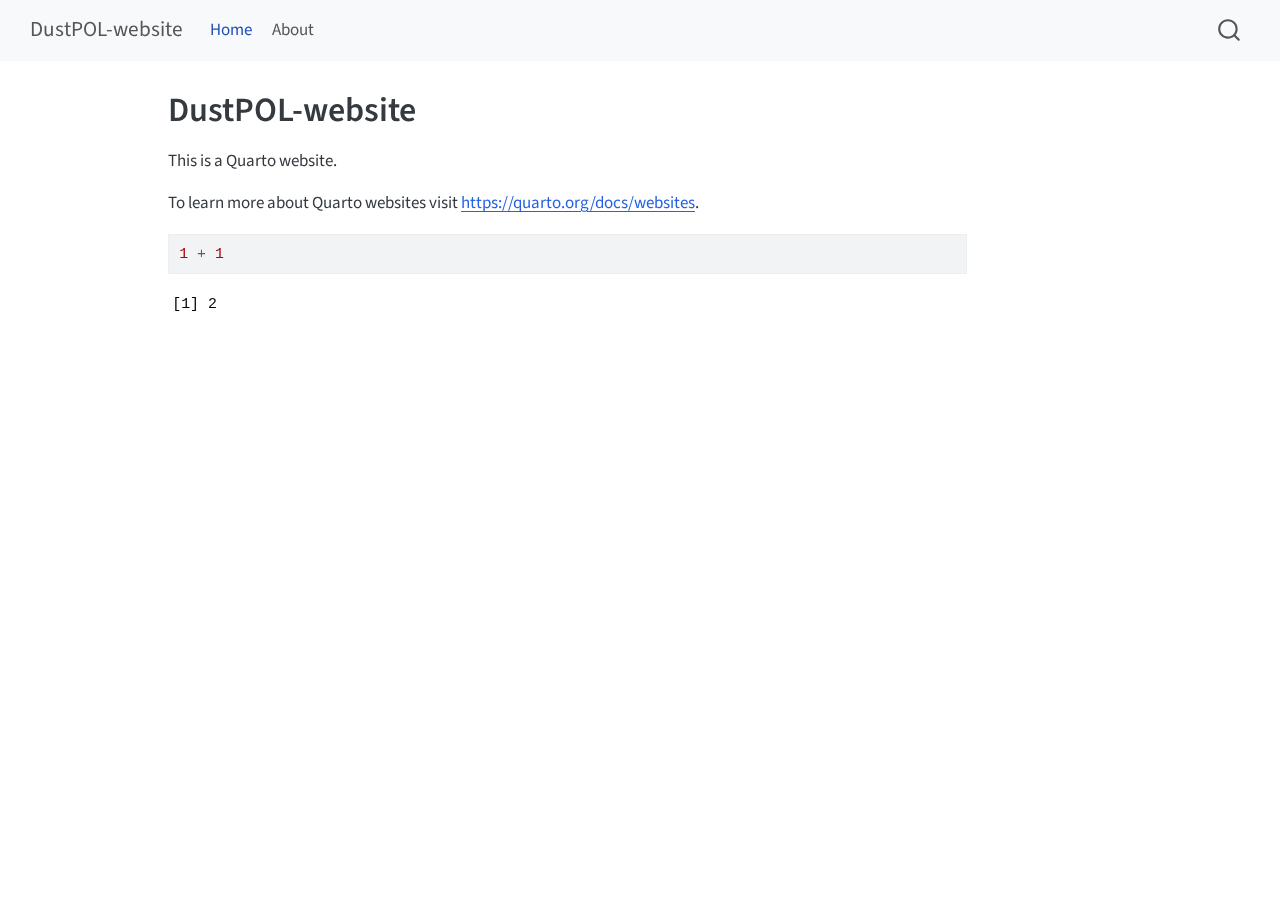
==== docs/index.html @ d3f4a48b "initial commit" ====
<!DOCTYPE html>
<html xmlns="http://www.w3.org/1999/xhtml" lang="en" xml:lang="en"><head>

<meta charset="utf-8">
<meta name="generator" content="quarto-1.6.32">

<meta name="viewport" content="width=device-width, initial-scale=1.0, user-scalable=yes">


<title>DustPOL-website</title>
<style>
code{white-space: pre-wrap;}
span.smallcaps{font-variant: small-caps;}
div.columns{display: flex; gap: min(4vw, 1.5em);}
div.column{flex: auto; overflow-x: auto;}
div.hanging-indent{margin-left: 1.5em; text-indent: -1.5em;}
ul.task-list{list-style: none;}
ul.task-list li input[type="checkbox"] {
  width: 0.8em;
  margin: 0 0.8em 0.2em -1em; /* quarto-specific, see https://github.com/quarto-dev/quarto-cli/issues/4556 */ 
  vertical-align: middle;
}
/* CSS for syntax highlighting */
pre > code.sourceCode { white-space: pre; position: relative; }
pre > code.sourceCode > span { line-height: 1.25; }
pre > code.sourceCode > span:empty { height: 1.2em; }
.sourceCode { overflow: visible; }
code.sourceCode > span { color: inherit; text-decoration: inherit; }
div.sourceCode { margin: 1em 0; }
pre.sourceCode { margin: 0; }
@media screen {
div.sourceCode { overflow: auto; }
}
@media print {
pre > code.sourceCode { white-space: pre-wrap; }
pre > code.sourceCode > span { display: inline-block; text-indent: -5em; padding-left: 5em; }
}
pre.numberSource code
  { counter-reset: source-line 0; }
pre.numberSource code > span
  { position: relative; left: -4em; counter-increment: source-line; }
pre.numberSource code > span > a:first-child::before
  { content: counter(source-line);
    position: relative; left: -1em; text-align: right; vertical-align: baseline;
    border: none; display: inline-block;
    -webkit-touch-callout: none; -webkit-user-select: none;
    -khtml-user-select: none; -moz-user-select: none;
    -ms-user-select: none; user-select: none;
    padding: 0 4px; width: 4em;
  }
pre.numberSource { margin-left: 3em;  padding-left: 4px; }
div.sourceCode
  {   }
@media screen {
pre > code.sourceCode > span > a:first-child::before { text-decoration: underline; }
}
</style>


<script src="site_libs/quarto-nav/quarto-nav.js"></script>
<script src="site_libs/quarto-nav/headroom.min.js"></script>
<script src="site_libs/clipboard/clipboard.min.js"></script>
<script src="site_libs/quarto-search/autocomplete.umd.js"></script>
<script src="site_libs/quarto-search/fuse.min.js"></script>
<script src="site_libs/quarto-search/quarto-search.js"></script>
<meta name="quarto:offset" content="./">
<script src="site_libs/quarto-html/quarto.js"></script>
<script src="site_libs/quarto-html/popper.min.js"></script>
<script src="site_libs/quarto-html/tippy.umd.min.js"></script>
<script src="site_libs/quarto-html/anchor.min.js"></script>
<link href="site_libs/quarto-html/tippy.css" rel="stylesheet">
<link href="site_libs/quarto-html/quarto-syntax-highlighting-2486e1f0a3ee9ee1fc393803a1361cdb.css" rel="stylesheet" id="quarto-text-highlighting-styles">
<script src="site_libs/bootstrap/bootstrap.min.js"></script>
<link href="site_libs/bootstrap/bootstrap-icons.css" rel="stylesheet">
<link href="site_libs/bootstrap/bootstrap-5462d0dc975739fea4b7814f85fabdb2.min.css" rel="stylesheet" append-hash="true" id="quarto-bootstrap" data-mode="light">
<script id="quarto-search-options" type="application/json">{
  "location": "navbar",
  "copy-button": false,
  "collapse-after": 3,
  "panel-placement": "end",
  "type": "overlay",
  "limit": 50,
  "keyboard-shortcut": [
    "f",
    "/",
    "s"
  ],
  "show-item-context": false,
  "language": {
    "search-no-results-text": "No results",
    "search-matching-documents-text": "matching documents",
    "search-copy-link-title": "Copy link to search",
    "search-hide-matches-text": "Hide additional matches",
    "search-more-match-text": "more match in this document",
    "search-more-matches-text": "more matches in this document",
    "search-clear-button-title": "Clear",
    "search-text-placeholder": "",
    "search-detached-cancel-button-title": "Cancel",
    "search-submit-button-title": "Submit",
    "search-label": "Search"
  }
}</script>


<link rel="stylesheet" href="styles.css">
</head>

<body class="nav-fixed">

<div id="quarto-search-results"></div>
  <header id="quarto-header" class="headroom fixed-top">
    <nav class="navbar navbar-expand-lg " data-bs-theme="dark">
      <div class="navbar-container container-fluid">
      <div class="navbar-brand-container mx-auto">
    <a class="navbar-brand" href="./index.html">
    <span class="navbar-title">DustPOL-website</span>
    </a>
  </div>
            <div id="quarto-search" class="" title="Search"></div>
          <button class="navbar-toggler" type="button" data-bs-toggle="collapse" data-bs-target="#navbarCollapse" aria-controls="navbarCollapse" role="menu" aria-expanded="false" aria-label="Toggle navigation" onclick="if (window.quartoToggleHeadroom) { window.quartoToggleHeadroom(); }">
  <span class="navbar-toggler-icon"></span>
</button>
          <div class="collapse navbar-collapse" id="navbarCollapse">
            <ul class="navbar-nav navbar-nav-scroll me-auto">
  <li class="nav-item">
    <a class="nav-link active" href="./index.html" aria-current="page"> 
<span class="menu-text">Home</span></a>
  </li>  
  <li class="nav-item">
    <a class="nav-link" href="./about.html"> 
<span class="menu-text">About</span></a>
  </li>  
</ul>
          </div> <!-- /navcollapse -->
            <div class="quarto-navbar-tools">
</div>
      </div> <!-- /container-fluid -->
    </nav>
</header>
<!-- content -->
<div id="quarto-content" class="quarto-container page-columns page-rows-contents page-layout-article page-navbar">
<!-- sidebar -->
<!-- margin-sidebar -->
    <div id="quarto-margin-sidebar" class="sidebar margin-sidebar zindex-bottom">
        
    </div>
<!-- main -->
<main class="content" id="quarto-document-content">

<header id="title-block-header" class="quarto-title-block default">
<div class="quarto-title">
<h1 class="title">DustPOL-website</h1>
</div>



<div class="quarto-title-meta">

    
  
    
  </div>
  


</header>


<p>This is a Quarto website.</p>
<p>To learn more about Quarto websites visit <a href="https://quarto.org/docs/websites" class="uri">https://quarto.org/docs/websites</a>.</p>
<div class="cell">
<div class="sourceCode cell-code" id="cb1"><pre class="sourceCode r code-with-copy"><code class="sourceCode r"><span id="cb1-1"><a href="#cb1-1" aria-hidden="true" tabindex="-1"></a><span class="dv">1</span> <span class="sc">+</span> <span class="dv">1</span></span></code><button title="Copy to Clipboard" class="code-copy-button"><i class="bi"></i></button></pre></div>
<div class="cell-output cell-output-stdout">
<pre><code>[1] 2</code></pre>
</div>
</div>



</main> <!-- /main -->
<script id="quarto-html-after-body" type="application/javascript">
window.document.addEventListener("DOMContentLoaded", function (event) {
  const toggleBodyColorMode = (bsSheetEl) => {
    const mode = bsSheetEl.getAttribute("data-mode");
    const bodyEl = window.document.querySelector("body");
    if (mode === "dark") {
      bodyEl.classList.add("quarto-dark");
      bodyEl.classList.remove("quarto-light");
    } else {
      bodyEl.classList.add("quarto-light");
      bodyEl.classList.remove("quarto-dark");
    }
  }
  const toggleBodyColorPrimary = () => {
    const bsSheetEl = window.document.querySelector("link#quarto-bootstrap");
    if (bsSheetEl) {
      toggleBodyColorMode(bsSheetEl);
    }
  }
  toggleBodyColorPrimary();  
  const icon = "";
  const anchorJS = new window.AnchorJS();
  anchorJS.options = {
    placement: 'right',
    icon: icon
  };
  anchorJS.add('.anchored');
  const isCodeAnnotation = (el) => {
    for (const clz of el.classList) {
      if (clz.startsWith('code-annotation-')) {                     
        return true;
      }
    }
    return false;
  }
  const onCopySuccess = function(e) {
    // button target
    const button = e.trigger;
    // don't keep focus
    button.blur();
    // flash "checked"
    button.classList.add('code-copy-button-checked');
    var currentTitle = button.getAttribute("title");
    button.setAttribute("title", "Copied!");
    let tooltip;
    if (window.bootstrap) {
      button.setAttribute("data-bs-toggle", "tooltip");
      button.setAttribute("data-bs-placement", "left");
      button.setAttribute("data-bs-title", "Copied!");
      tooltip = new bootstrap.Tooltip(button, 
        { trigger: "manual", 
          customClass: "code-copy-button-tooltip",
          offset: [0, -8]});
      tooltip.show();    
    }
    setTimeout(function() {
      if (tooltip) {
        tooltip.hide();
        button.removeAttribute("data-bs-title");
        button.removeAttribute("data-bs-toggle");
        button.removeAttribute("data-bs-placement");
      }
      button.setAttribute("title", currentTitle);
      button.classList.remove('code-copy-button-checked');
    }, 1000);
    // clear code selection
    e.clearSelection();
  }
  const getTextToCopy = function(trigger) {
      const codeEl = trigger.previousElementSibling.cloneNode(true);
      for (const childEl of codeEl.children) {
        if (isCodeAnnotation(childEl)) {
          childEl.remove();
        }
      }
      return codeEl.innerText;
  }
  const clipboard = new window.ClipboardJS('.code-copy-button:not([data-in-quarto-modal])', {
    text: getTextToCopy
  });
  clipboard.on('success', onCopySuccess);
  if (window.document.getElementById('quarto-embedded-source-code-modal')) {
    // For code content inside modals, clipBoardJS needs to be initialized with a container option
    // TODO: Check when it could be a function (https://github.com/zenorocha/clipboard.js/issues/860)
    const clipboardModal = new window.ClipboardJS('.code-copy-button[data-in-quarto-modal]', {
      text: getTextToCopy,
      container: window.document.getElementById('quarto-embedded-source-code-modal')
    });
    clipboardModal.on('success', onCopySuccess);
  }
    var localhostRegex = new RegExp(/^(?:http|https):\/\/localhost\:?[0-9]*\//);
    var mailtoRegex = new RegExp(/^mailto:/);
      var filterRegex = new RegExp('/' + window.location.host + '/');
    var isInternal = (href) => {
        return filterRegex.test(href) || localhostRegex.test(href) || mailtoRegex.test(href);
    }
    // Inspect non-navigation links and adorn them if external
 	var links = window.document.querySelectorAll('a[href]:not(.nav-link):not(.navbar-brand):not(.toc-action):not(.sidebar-link):not(.sidebar-item-toggle):not(.pagination-link):not(.no-external):not([aria-hidden]):not(.dropdown-item):not(.quarto-navigation-tool):not(.about-link)');
    for (var i=0; i<links.length; i++) {
      const link = links[i];
      if (!isInternal(link.href)) {
        // undo the damage that might have been done by quarto-nav.js in the case of
        // links that we want to consider external
        if (link.dataset.originalHref !== undefined) {
          link.href = link.dataset.originalHref;
        }
      }
    }
  function tippyHover(el, contentFn, onTriggerFn, onUntriggerFn) {
    const config = {
      allowHTML: true,
      maxWidth: 500,
      delay: 100,
      arrow: false,
      appendTo: function(el) {
          return el.parentElement;
      },
      interactive: true,
      interactiveBorder: 10,
      theme: 'quarto',
      placement: 'bottom-start',
    };
    if (contentFn) {
      config.content = contentFn;
    }
    if (onTriggerFn) {
      config.onTrigger = onTriggerFn;
    }
    if (onUntriggerFn) {
      config.onUntrigger = onUntriggerFn;
    }
    window.tippy(el, config); 
  }
  const noterefs = window.document.querySelectorAll('a[role="doc-noteref"]');
  for (var i=0; i<noterefs.length; i++) {
    const ref = noterefs[i];
    tippyHover(ref, function() {
      // use id or data attribute instead here
      let href = ref.getAttribute('data-footnote-href') || ref.getAttribute('href');
      try { href = new URL(href).hash; } catch {}
      const id = href.replace(/^#\/?/, "");
      const note = window.document.getElementById(id);
      if (note) {
        return note.innerHTML;
      } else {
        return "";
      }
    });
  }
  const xrefs = window.document.querySelectorAll('a.quarto-xref');
  const processXRef = (id, note) => {
    // Strip column container classes
    const stripColumnClz = (el) => {
      el.classList.remove("page-full", "page-columns");
      if (el.children) {
        for (const child of el.children) {
          stripColumnClz(child);
        }
      }
    }
    stripColumnClz(note)
    if (id === null || id.startsWith('sec-')) {
      // Special case sections, only their first couple elements
      const container = document.createElement("div");
      if (note.children && note.children.length > 2) {
        container.appendChild(note.children[0].cloneNode(true));
        for (let i = 1; i < note.children.length; i++) {
          const child = note.children[i];
          if (child.tagName === "P" && child.innerText === "") {
            continue;
          } else {
            container.appendChild(child.cloneNode(true));
            break;
          }
        }
        if (window.Quarto?.typesetMath) {
          window.Quarto.typesetMath(container);
        }
        return container.innerHTML
      } else {
        if (window.Quarto?.typesetMath) {
          window.Quarto.typesetMath(note);
        }
        return note.innerHTML;
      }
    } else {
      // Remove any anchor links if they are present
      const anchorLink = note.querySelector('a.anchorjs-link');
      if (anchorLink) {
        anchorLink.remove();
      }
      if (window.Quarto?.typesetMath) {
        window.Quarto.typesetMath(note);
      }
      // TODO in 1.5, we should make sure this works without a callout special case
      if (note.classList.contains("callout")) {
        return note.outerHTML;
      } else {
        return note.innerHTML;
      }
    }
  }
  for (var i=0; i<xrefs.length; i++) {
    const xref = xrefs[i];
    tippyHover(xref, undefined, function(instance) {
      instance.disable();
      let url = xref.getAttribute('href');
      let hash = undefined; 
      if (url.startsWith('#')) {
        hash = url;
      } else {
        try { hash = new URL(url).hash; } catch {}
      }
      if (hash) {
        const id = hash.replace(/^#\/?/, "");
        const note = window.document.getElementById(id);
        if (note !== null) {
          try {
            const html = processXRef(id, note.cloneNode(true));
            instance.setContent(html);
          } finally {
            instance.enable();
            instance.show();
          }
        } else {
          // See if we can fetch this
          fetch(url.split('#')[0])
          .then(res => res.text())
          .then(html => {
            const parser = new DOMParser();
            const htmlDoc = parser.parseFromString(html, "text/html");
            const note = htmlDoc.getElementById(id);
            if (note !== null) {
              const html = processXRef(id, note);
              instance.setContent(html);
            } 
          }).finally(() => {
            instance.enable();
            instance.show();
          });
        }
      } else {
        // See if we can fetch a full url (with no hash to target)
        // This is a special case and we should probably do some content thinning / targeting
        fetch(url)
        .then(res => res.text())
        .then(html => {
          const parser = new DOMParser();
          const htmlDoc = parser.parseFromString(html, "text/html");
          const note = htmlDoc.querySelector('main.content');
          if (note !== null) {
            // This should only happen for chapter cross references
            // (since there is no id in the URL)
            // remove the first header
            if (note.children.length > 0 && note.children[0].tagName === "HEADER") {
              note.children[0].remove();
            }
            const html = processXRef(null, note);
            instance.setContent(html);
          } 
        }).finally(() => {
          instance.enable();
          instance.show();
        });
      }
    }, function(instance) {
    });
  }
      let selectedAnnoteEl;
      const selectorForAnnotation = ( cell, annotation) => {
        let cellAttr = 'data-code-cell="' + cell + '"';
        let lineAttr = 'data-code-annotation="' +  annotation + '"';
        const selector = 'span[' + cellAttr + '][' + lineAttr + ']';
        return selector;
      }
      const selectCodeLines = (annoteEl) => {
        const doc = window.document;
        const targetCell = annoteEl.getAttribute("data-target-cell");
        const targetAnnotation = annoteEl.getAttribute("data-target-annotation");
        const annoteSpan = window.document.querySelector(selectorForAnnotation(targetCell, targetAnnotation));
        const lines = annoteSpan.getAttribute("data-code-lines").split(",");
        const lineIds = lines.map((line) => {
          return targetCell + "-" + line;
        })
        let top = null;
        let height = null;
        let parent = null;
        if (lineIds.length > 0) {
            //compute the position of the single el (top and bottom and make a div)
            const el = window.document.getElementById(lineIds[0]);
            top = el.offsetTop;
            height = el.offsetHeight;
            parent = el.parentElement.parentElement;
          if (lineIds.length > 1) {
            const lastEl = window.document.getElementById(lineIds[lineIds.length - 1]);
            const bottom = lastEl.offsetTop + lastEl.offsetHeight;
            height = bottom - top;
          }
          if (top !== null && height !== null && parent !== null) {
            // cook up a div (if necessary) and position it 
            let div = window.document.getElementById("code-annotation-line-highlight");
            if (div === null) {
              div = window.document.createElement("div");
              div.setAttribute("id", "code-annotation-line-highlight");
              div.style.position = 'absolute';
              parent.appendChild(div);
            }
            div.style.top = top - 2 + "px";
            div.style.height = height + 4 + "px";
            div.style.left = 0;
            let gutterDiv = window.document.getElementById("code-annotation-line-highlight-gutter");
            if (gutterDiv === null) {
              gutterDiv = window.document.createElement("div");
              gutterDiv.setAttribute("id", "code-annotation-line-highlight-gutter");
              gutterDiv.style.position = 'absolute';
              const codeCell = window.document.getElementById(targetCell);
              const gutter = codeCell.querySelector('.code-annotation-gutter');
              gutter.appendChild(gutterDiv);
            }
            gutterDiv.style.top = top - 2 + "px";
            gutterDiv.style.height = height + 4 + "px";
          }
          selectedAnnoteEl = annoteEl;
        }
      };
      const unselectCodeLines = () => {
        const elementsIds = ["code-annotation-line-highlight", "code-annotation-line-highlight-gutter"];
        elementsIds.forEach((elId) => {
          const div = window.document.getElementById(elId);
          if (div) {
            div.remove();
          }
        });
        selectedAnnoteEl = undefined;
      };
        // Handle positioning of the toggle
    window.addEventListener(
      "resize",
      throttle(() => {
        elRect = undefined;
        if (selectedAnnoteEl) {
          selectCodeLines(selectedAnnoteEl);
        }
      }, 10)
    );
    function throttle(fn, ms) {
    let throttle = false;
    let timer;
      return (...args) => {
        if(!throttle) { // first call gets through
            fn.apply(this, args);
            throttle = true;
        } else { // all the others get throttled
            if(timer) clearTimeout(timer); // cancel #2
            timer = setTimeout(() => {
              fn.apply(this, args);
              timer = throttle = false;
            }, ms);
        }
      };
    }
      // Attach click handler to the DT
      const annoteDls = window.document.querySelectorAll('dt[data-target-cell]');
      for (const annoteDlNode of annoteDls) {
        annoteDlNode.addEventListener('click', (event) => {
          const clickedEl = event.target;
          if (clickedEl !== selectedAnnoteEl) {
            unselectCodeLines();
            const activeEl = window.document.querySelector('dt[data-target-cell].code-annotation-active');
            if (activeEl) {
              activeEl.classList.remove('code-annotation-active');
            }
            selectCodeLines(clickedEl);
            clickedEl.classList.add('code-annotation-active');
          } else {
            // Unselect the line
            unselectCodeLines();
            clickedEl.classList.remove('code-annotation-active');
          }
        });
      }
  const findCites = (el) => {
    const parentEl = el.parentElement;
    if (parentEl) {
      const cites = parentEl.dataset.cites;
      if (cites) {
        return {
          el,
          cites: cites.split(' ')
        };
      } else {
        return findCites(el.parentElement)
      }
    } else {
      return undefined;
    }
  };
  var bibliorefs = window.document.querySelectorAll('a[role="doc-biblioref"]');
  for (var i=0; i<bibliorefs.length; i++) {
    const ref = bibliorefs[i];
    const citeInfo = findCites(ref);
    if (citeInfo) {
      tippyHover(citeInfo.el, function() {
        var popup = window.document.createElement('div');
        citeInfo.cites.forEach(function(cite) {
          var citeDiv = window.document.createElement('div');
          citeDiv.classList.add('hanging-indent');
          citeDiv.classList.add('csl-entry');
          var biblioDiv = window.document.getElementById('ref-' + cite);
          if (biblioDiv) {
            citeDiv.innerHTML = biblioDiv.innerHTML;
          }
          popup.appendChild(citeDiv);
        });
        return popup.innerHTML;
      });
    }
  }
});
</script>
</div> <!-- /content -->




</body></html>
---- docs/site_libs/quarto-html/tippy.css ----
.tippy-box[data-animation=fade][data-state=hidden]{opacity:0}[data-tippy-root]{max-width:calc(100vw - 10px)}.tippy-box{position:relative;background-color:#333;color:#fff;border-radius:4px;font-size:14px;line-height:1.4;white-space:normal;outline:0;transition-property:transform,visibility,opacity}.tippy-box[data-placement^=top]>.tippy-arrow{bottom:0}.tippy-box[data-placement^=top]>.tippy-arrow:before{bottom:-7px;left:0;border-width:8px 8px 0;border-top-color:initial;transform-origin:center top}.tippy-box[data-placement^=bottom]>.tippy-arrow{top:0}.tippy-box[data-placement^=bottom]>.tippy-arrow:before{top:-7px;left:0;border-width:0 8px 8px;border-bottom-color:initial;transform-origin:center bottom}.tippy-box[data-placement^=left]>.tippy-arrow{right:0}.tippy-box[data-placement^=left]>.tippy-arrow:before{border-width:8px 0 8px 8px;border-left-color:initial;right:-7px;transform-origin:center left}.tippy-box[data-placement^=right]>.tippy-arrow{left:0}.tippy-box[data-placement^=right]>.tippy-arrow:before{left:-7px;border-width:8px 8px 8px 0;border-right-color:initial;transform-origin:center right}.tippy-box[data-inertia][data-state=visible]{transition-timing-function:cubic-bezier(.54,1.5,.38,1.11)}.tippy-arrow{width:16px;height:16px;color:#333}.tippy-arrow:before{content:"";position:absolute;border-color:transparent;border-style:solid}.tippy-content{position:relative;padding:5px 9px;z-index:1}
---- docs/site_libs/quarto-html/quarto-syntax-highlighting-2486e1f0a3ee9ee1fc393803a1361cdb.css ----
/* quarto syntax highlight colors */
:root {
  --quarto-hl-ot-color: #003B4F;
  --quarto-hl-at-color: #657422;
  --quarto-hl-ss-color: #20794D;
  --quarto-hl-an-color: #5E5E5E;
  --quarto-hl-fu-color: #4758AB;
  --quarto-hl-st-color: #20794D;
  --quarto-hl-cf-color: #003B4F;
  --quarto-hl-op-color: #5E5E5E;
  --quarto-hl-er-color: #AD0000;
  --quarto-hl-bn-color: #AD0000;
  --quarto-hl-al-color: #AD0000;
  --quarto-hl-va-color: #111111;
  --quarto-hl-bu-color: inherit;
  --quarto-hl-ex-color: inherit;
  --quarto-hl-pp-color: #AD0000;
  --quarto-hl-in-color: #5E5E5E;
  --quarto-hl-vs-color: #20794D;
  --quarto-hl-wa-color: #5E5E5E;
  --quarto-hl-do-color: #5E5E5E;
  --quarto-hl-im-color: #00769E;
  --quarto-hl-ch-color: #20794D;
  --quarto-hl-dt-color: #AD0000;
  --quarto-hl-fl-color: #AD0000;
  --quarto-hl-co-color: #5E5E5E;
  --quarto-hl-cv-color: #5E5E5E;
  --quarto-hl-cn-color: #8f5902;
  --quarto-hl-sc-color: #5E5E5E;
  --quarto-hl-dv-color: #AD0000;
  --quarto-hl-kw-color: #003B4F;
}

/* other quarto variables */
:root {
  --quarto-font-monospace: SFMono-Regular, Menlo, Monaco, Consolas, "Liberation Mono", "Courier New", monospace;
}

pre > code.sourceCode > span {
  color: #003B4F;
}

code span {
  color: #003B4F;
}

code.sourceCode > span {
  color: #003B4F;
}

div.sourceCode,
div.sourceCode pre.sourceCode {
  color: #003B4F;
}

code span.ot {
  color: #003B4F;
  font-style: inherit;
}

code span.at {
  color: #657422;
  font-style: inherit;
}

code span.ss {
  color: #20794D;
  font-style: inherit;
}

code span.an {
  color: #5E5E5E;
  font-style: inherit;
}

code span.fu {
  color: #4758AB;
  font-style: inherit;
}

code span.st {
  color: #20794D;
  font-style: inherit;
}

code span.cf {
  color: #003B4F;
  font-weight: bold;
  font-style: inherit;
}

code span.op {
  color: #5E5E5E;
  font-style: inherit;
}

code span.er {
  color: #AD0000;
  font-style: inherit;
}

code span.bn {
  color: #AD0000;
  font-style: inherit;
}

code span.al {
  color: #AD0000;
  font-style: inherit;
}

code span.va {
  color: #111111;
  font-style: inherit;
}

code span.bu {
  font-style: inherit;
}

code span.ex {
  font-style: inherit;
}

code span.pp {
  color: #AD0000;
  font-style: inherit;
}

code span.in {
  color: #5E5E5E;
  font-style: inherit;
}

code span.vs {
  color: #20794D;
  font-style: inherit;
}

code span.wa {
  color: #5E5E5E;
  font-style: italic;
}

code span.do {
  color: #5E5E5E;
  font-style: italic;
}

code span.im {
  color: #00769E;
  font-style: inherit;
}

code span.ch {
  color: #20794D;
  font-style: inherit;
}

code span.dt {
  color: #AD0000;
  font-style: inherit;
}

code span.fl {
  color: #AD0000;
  font-style: inherit;
}

code span.co {
  color: #5E5E5E;
  font-style: inherit;
}

code span.cv {
  color: #5E5E5E;
  font-style: italic;
}

code span.cn {
  color: #8f5902;
  font-style: inherit;
}

code span.sc {
  color: #5E5E5E;
  font-style: inherit;
}

code span.dv {
  color: #AD0000;
  font-style: inherit;
}

code span.kw {
  color: #003B4F;
  font-weight: bold;
  font-style: inherit;
}

.prevent-inlining {
  content: "</";
}

/*# sourceMappingURL=b94514f873b6ebc3b38fab26346a7c13.css.map */
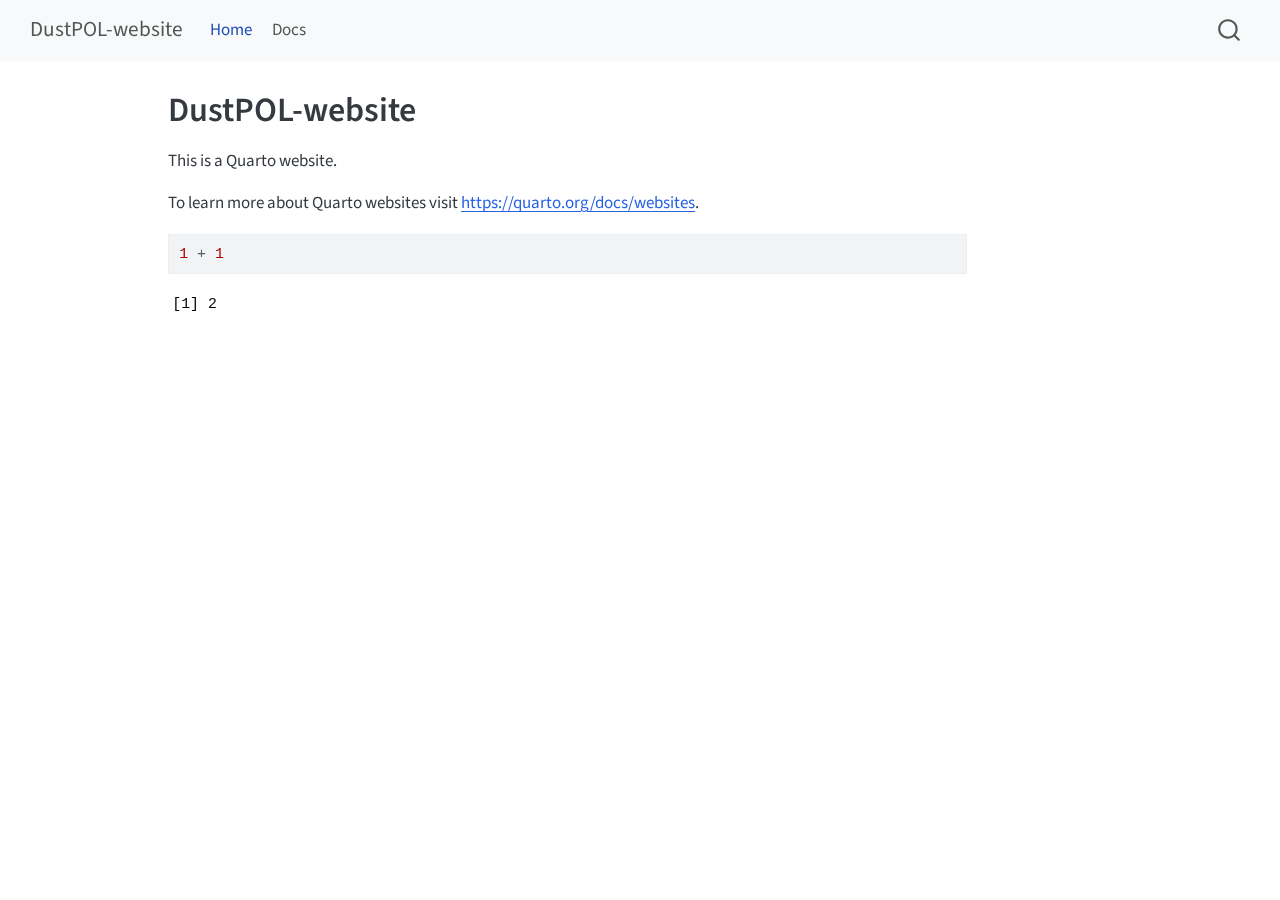
==== commit 41fa72d6: "commit" ====
--- a/docs/index.html
+++ b/docs/index.html
@@ -127,8 +127,8 @@
 <span class="menu-text">Home</span></a>
   </li>  
   <li class="nav-item">
-    <a class="nav-link" href="./about.html"> 
-<span class="menu-text">About</span></a>
+    <a class="nav-link" href="./Docs.html"> 
+<span class="menu-text">Docs</span></a>
   </li>  
 </ul>
           </div> <!-- /navcollapse -->
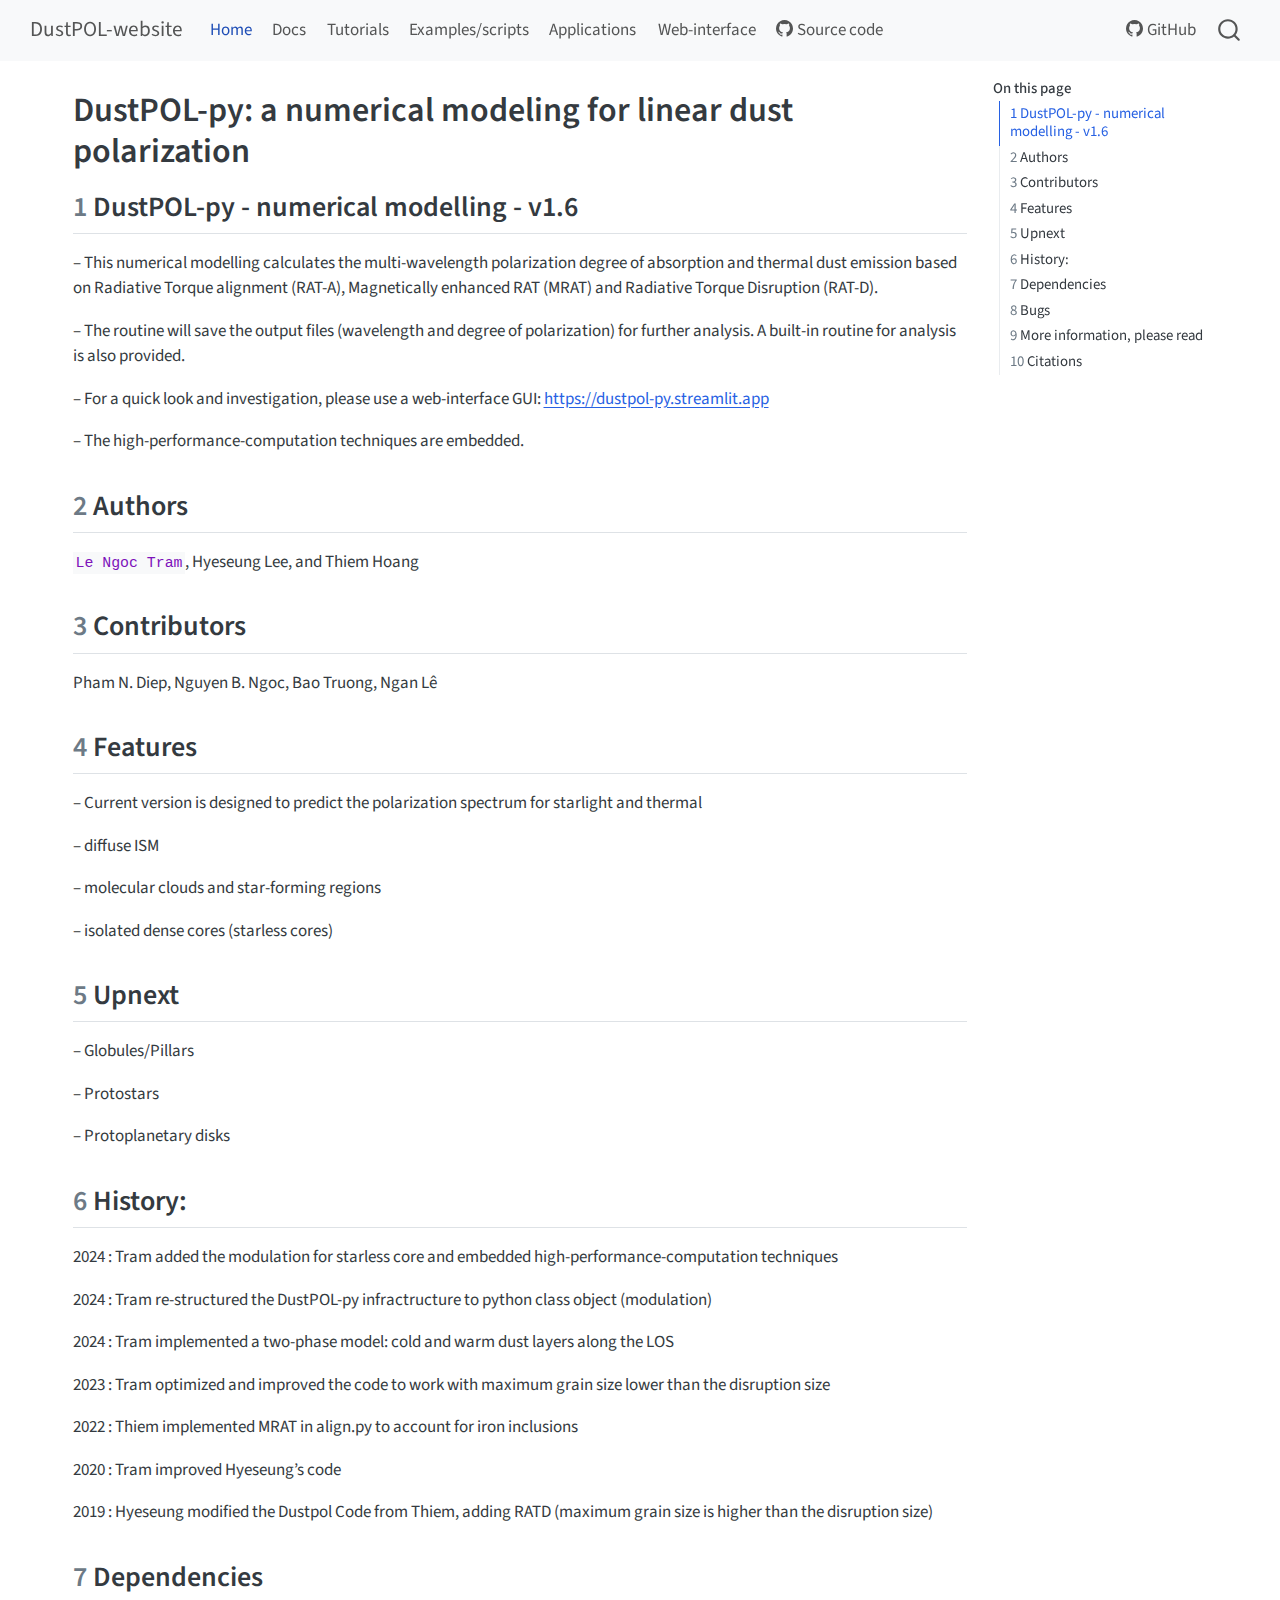
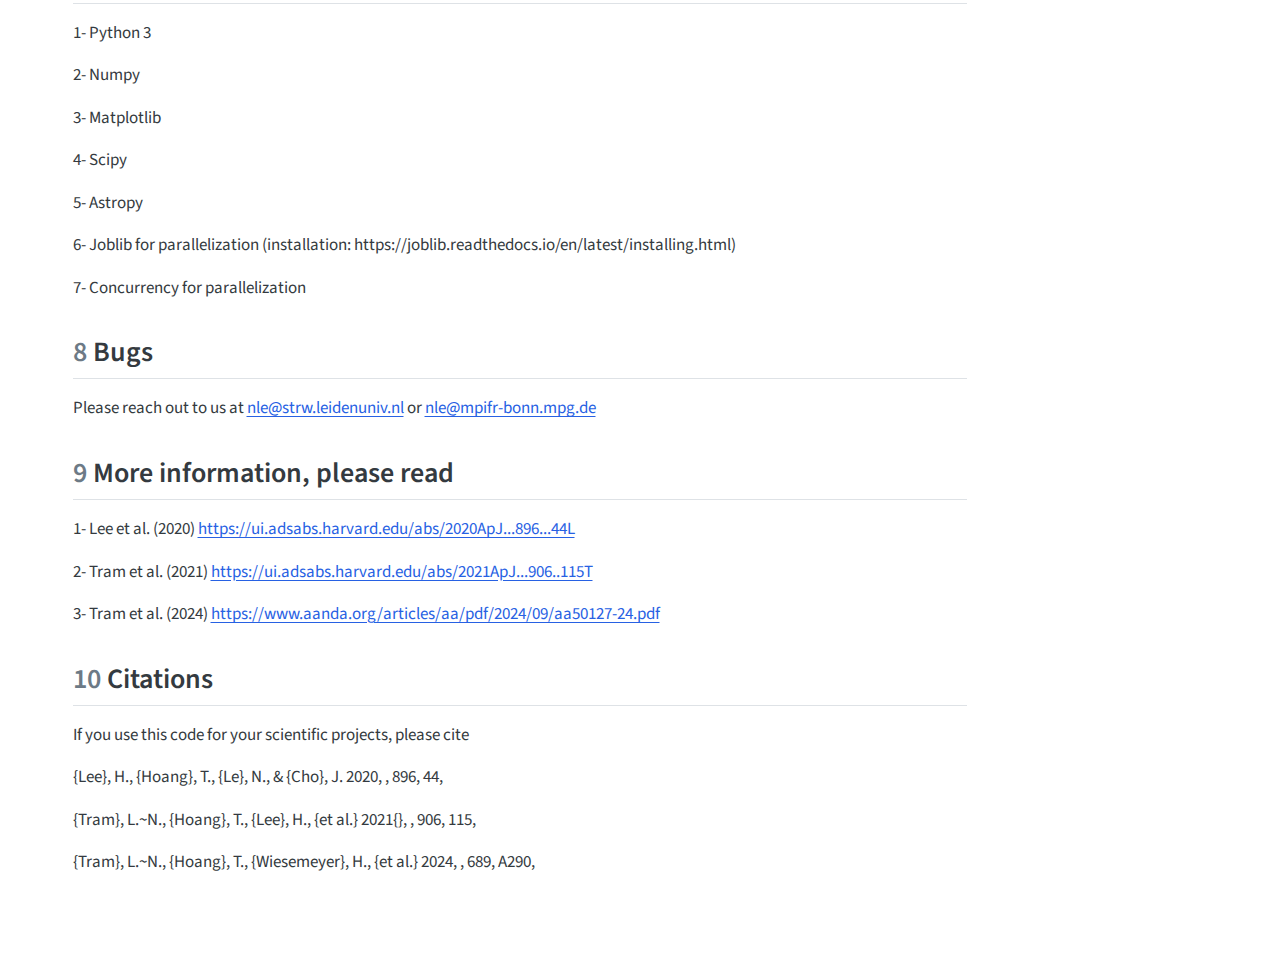
==== commit d051ebfa: "Update index.html" ====
--- a/docs/index.html
+++ b/docs/index.html
@@ -7,7 +7,7 @@
 <meta name="viewport" content="width=device-width, initial-scale=1.0, user-scalable=yes">
 
 
-<title>DustPOL-website</title>
+<title>DustPOL-py: a numerical modeling for linear dust polarization – DustPOL-py</title>
 <style>
 code{white-space: pre-wrap;}
 span.smallcaps{font-variant: small-caps;}
@@ -19,40 +19,6 @@
   width: 0.8em;
   margin: 0 0.8em 0.2em -1em; /* quarto-specific, see https://github.com/quarto-dev/quarto-cli/issues/4556 */ 
   vertical-align: middle;
-}
-/* CSS for syntax highlighting */
-pre > code.sourceCode { white-space: pre; position: relative; }
-pre > code.sourceCode > span { line-height: 1.25; }
-pre > code.sourceCode > span:empty { height: 1.2em; }
-.sourceCode { overflow: visible; }
-code.sourceCode > span { color: inherit; text-decoration: inherit; }
-div.sourceCode { margin: 1em 0; }
-pre.sourceCode { margin: 0; }
-@media screen {
-div.sourceCode { overflow: auto; }
-}
-@media print {
-pre > code.sourceCode { white-space: pre-wrap; }
-pre > code.sourceCode > span { display: inline-block; text-indent: -5em; padding-left: 5em; }
-}
-pre.numberSource code
-  { counter-reset: source-line 0; }
-pre.numberSource code > span
-  { position: relative; left: -4em; counter-increment: source-line; }
-pre.numberSource code > span > a:first-child::before
-  { content: counter(source-line);
-    position: relative; left: -1em; text-align: right; vertical-align: baseline;
-    border: none; display: inline-block;
-    -webkit-touch-callout: none; -webkit-user-select: none;
-    -khtml-user-select: none; -moz-user-select: none;
-    -ms-user-select: none; user-select: none;
-    padding: 0 4px; width: 4em;
-  }
-pre.numberSource { margin-left: 3em;  padding-left: 4px; }
-div.sourceCode
-  {   }
-@media screen {
-pre > code.sourceCode > span > a:first-child::before { text-decoration: underline; }
 }
 </style>
 
@@ -130,6 +96,35 @@
     <a class="nav-link" href="./Docs.html"> 
 <span class="menu-text">Docs</span></a>
   </li>  
+  <li class="nav-item">
+    <a class="nav-link" href="./Tutorials.html"> 
+<span class="menu-text">Tutorials</span></a>
+  </li>  
+  <li class="nav-item">
+    <a class="nav-link" href="./Example_scripts.html"> 
+<span class="menu-text">Examples/scripts</span></a>
+  </li>  
+  <li class="nav-item">
+    <a class="nav-link" href="./Applications.html"> 
+<span class="menu-text">Applications</span></a>
+  </li>  
+  <li class="nav-item">
+    <a class="nav-link" href="https://dustpol-py.streamlit.app" target="_blank"> <i class="bi bi-fas fa-external-link-alt" role="img">
+</i> 
+<span class="menu-text">Web-interface</span></a>
+  </li>  
+  <li class="nav-item">
+    <a class="nav-link" href="https://github.com/lengoctram/DustPOL-py"> <i class="bi bi-github" role="img">
+</i> 
+<span class="menu-text">Source code</span></a>
+  </li>  
+</ul>
+            <ul class="navbar-nav navbar-nav-scroll ms-auto">
+  <li class="nav-item">
+    <a class="nav-link" href="https://github.com/lengoctram/DustPOL-py"> <i class="bi bi-github" role="img">
+</i> 
+<span class="menu-text">GitHub</span></a>
+  </li>  
 </ul>
           </div> <!-- /navcollapse -->
             <div class="quarto-navbar-tools">
@@ -138,23 +133,38 @@
     </nav>
 </header>
 <!-- content -->
-<div id="quarto-content" class="quarto-container page-columns page-rows-contents page-layout-article page-navbar">
+<div id="quarto-content" class="quarto-container page-columns page-rows-contents page-layout-full page-navbar">
 <!-- sidebar -->
 <!-- margin-sidebar -->
-    <div id="quarto-margin-sidebar" class="sidebar margin-sidebar zindex-bottom">
-        
+    <div id="quarto-margin-sidebar" class="sidebar margin-sidebar">
+        <nav id="TOC" role="doc-toc" class="toc-active">
+    <h2 id="toc-title">On this page</h2>
+   
+  <ul>
+  <li><a href="#dustpol-py---numerical-modelling---v1.6" id="toc-dustpol-py---numerical-modelling---v1.6" class="nav-link active" data-scroll-target="#dustpol-py---numerical-modelling---v1.6"><span class="header-section-number">1</span> DustPOL-py - numerical modelling - v1.6</a></li>
+  <li><a href="#authors" id="toc-authors" class="nav-link" data-scroll-target="#authors"><span class="header-section-number">2</span> Authors</a></li>
+  <li><a href="#contributors" id="toc-contributors" class="nav-link" data-scroll-target="#contributors"><span class="header-section-number">3</span> Contributors</a></li>
+  <li><a href="#features" id="toc-features" class="nav-link" data-scroll-target="#features"><span class="header-section-number">4</span> Features</a></li>
+  <li><a href="#upnext" id="toc-upnext" class="nav-link" data-scroll-target="#upnext"><span class="header-section-number">5</span> Upnext</a></li>
+  <li><a href="#history" id="toc-history" class="nav-link" data-scroll-target="#history"><span class="header-section-number">6</span> History:</a></li>
+  <li><a href="#dependencies" id="toc-dependencies" class="nav-link" data-scroll-target="#dependencies"><span class="header-section-number">7</span> Dependencies</a></li>
+  <li><a href="#bugs" id="toc-bugs" class="nav-link" data-scroll-target="#bugs"><span class="header-section-number">8</span> Bugs</a></li>
+  <li><a href="#more-information-please-read" id="toc-more-information-please-read" class="nav-link" data-scroll-target="#more-information-please-read"><span class="header-section-number">9</span> More information, please read</a></li>
+  <li><a href="#citations" id="toc-citations" class="nav-link" data-scroll-target="#citations"><span class="header-section-number">10</span> Citations</a></li>
+  </ul>
+</nav>
     </div>
 <!-- main -->
-<main class="content" id="quarto-document-content">
+<main class="content column-page-left" id="quarto-document-content">
 
 <header id="title-block-header" class="quarto-title-block default">
 <div class="quarto-title">
-<h1 class="title">DustPOL-website</h1>
+<h1 class="title">DustPOL-py: a numerical modeling for linear dust polarization</h1>
 </div>
 
 
 
-<div class="quarto-title-meta">
+<div class="quarto-title-meta column-page-left">
 
     
   
@@ -166,16 +176,73 @@
 </header>
 
 
-<p>This is a Quarto website.</p>
-<p>To learn more about Quarto websites visit <a href="https://quarto.org/docs/websites" class="uri">https://quarto.org/docs/websites</a>.</p>
-<div class="cell">
-<div class="sourceCode cell-code" id="cb1"><pre class="sourceCode r code-with-copy"><code class="sourceCode r"><span id="cb1-1"><a href="#cb1-1" aria-hidden="true" tabindex="-1"></a><span class="dv">1</span> <span class="sc">+</span> <span class="dv">1</span></span></code><button title="Copy to Clipboard" class="code-copy-button"><i class="bi"></i></button></pre></div>
-<div class="cell-output cell-output-stdout">
-<pre><code>[1] 2</code></pre>
-</div>
-</div>
-
-
+<section id="dustpol-py---numerical-modelling---v1.6" class="level2" data-number="1">
+<h2 data-number="1" class="anchored" data-anchor-id="dustpol-py---numerical-modelling---v1.6"><span class="header-section-number">1</span> DustPOL-py - numerical modelling - v1.6</h2>
+<p>– This numerical modelling calculates the multi-wavelength polarization degree of absorption and thermal dust emission based on Radiative Torque alignment (RAT-A), Magnetically enhanced RAT (MRAT) and Radiative Torque Disruption (RAT-D).</p>
+<p>– The routine will save the output files (wavelength and degree of polarization) for further analysis. A built-in routine for analysis is also provided.</p>
+<p>– For a quick look and investigation, please use a web-interface GUI: <a href="https://dustpol-py.streamlit.app" class="uri">https://dustpol-py.streamlit.app</a></p>
+<p>– The high-performance-computation techniques are embedded.</p>
+</section>
+<section id="authors" class="level2" data-number="2">
+<h2 data-number="2" class="anchored" data-anchor-id="authors"><span class="header-section-number">2</span> Authors</h2>
+<p><code>Le Ngoc Tram</code>, Hyeseung Lee, and Thiem Hoang</p>
+</section>
+<section id="contributors" class="level2" data-number="3">
+<h2 data-number="3" class="anchored" data-anchor-id="contributors"><span class="header-section-number">3</span> Contributors</h2>
+<p>Pham N. Diep, Nguyen B. Ngoc, Bao Truong, Ngan Lê</p>
+</section>
+<section id="features" class="level2" data-number="4">
+<h2 data-number="4" class="anchored" data-anchor-id="features"><span class="header-section-number">4</span> Features</h2>
+<p>– Current version is designed to predict the polarization spectrum for starlight and thermal</p>
+<p>– diffuse ISM</p>
+<p>– molecular clouds and star-forming regions</p>
+<p>– isolated dense cores (starless cores)</p>
+</section>
+<section id="upnext" class="level2" data-number="5">
+<h2 data-number="5" class="anchored" data-anchor-id="upnext"><span class="header-section-number">5</span> Upnext</h2>
+<p>– Globules/Pillars</p>
+<p>– Protostars</p>
+<p>– Protoplanetary disks</p>
+</section>
+<section id="history" class="level2" data-number="6">
+<h2 data-number="6" class="anchored" data-anchor-id="history"><span class="header-section-number">6</span> History:</h2>
+<p>2024 : Tram added the modulation for starless core and embedded high-performance-computation techniques</p>
+<p>2024 : Tram re-structured the DustPOL-py infractructure to python class object (modulation)</p>
+<p>2024 : Tram implemented a two-phase model: cold and warm dust layers along the LOS</p>
+<p>2023 : Tram optimized and improved the code to work with maximum grain size lower than the disruption size</p>
+<p>2022 : Thiem implemented MRAT in align.py to account for iron inclusions</p>
+<p>2020 : Tram improved Hyeseung’s code</p>
+<p>2019 : Hyeseung modified the Dustpol Code from Thiem, adding RATD (maximum grain size is higher than the disruption size)</p>
+</section>
+<section id="dependencies" class="level2" data-number="7">
+<h2 data-number="7" class="anchored" data-anchor-id="dependencies"><span class="header-section-number">7</span> Dependencies</h2>
+<p>1- Python 3</p>
+<p>2- Numpy</p>
+<p>3- Matplotlib</p>
+<p>4- Scipy</p>
+<p>5- Astropy</p>
+<p>6- Joblib for parallelization (installation: https://joblib.readthedocs.io/en/latest/installing.html)</p>
+<p>7- Concurrency for parallelization</p>
+</section>
+<section id="bugs" class="level2" data-number="8">
+<h2 data-number="8" class="anchored" data-anchor-id="bugs"><span class="header-section-number">8</span> Bugs</h2>
+<p>Please reach out to us at <a href="mailto:nle@strw.leidenuniv.nl" class="email">nle@strw.leidenuniv.nl</a> or <a href="mailto:nle@mpifr-bonn.mpg.de" class="email">nle@mpifr-bonn.mpg.de</a></p>
+</section>
+<section id="more-information-please-read" class="level2" data-number="9">
+<h2 data-number="9" class="anchored" data-anchor-id="more-information-please-read"><span class="header-section-number">9</span> More information, please read</h2>
+<p>1- Lee et al.&nbsp;(2020) <a href="https://ui.adsabs.harvard.edu/abs/2020ApJ...896...44L" class="uri">https://ui.adsabs.harvard.edu/abs/2020ApJ...896...44L</a></p>
+<p>2- Tram et al.&nbsp;(2021) <a href="https://ui.adsabs.harvard.edu/abs/2021ApJ...906..115T" class="uri">https://ui.adsabs.harvard.edu/abs/2021ApJ...906..115T</a></p>
+<p>3- Tram et al.&nbsp;(2024) <a href="https://www.aanda.org/articles/aa/pdf/2024/09/aa50127-24.pdf" class="uri">https://www.aanda.org/articles/aa/pdf/2024/09/aa50127-24.pdf</a></p>
+</section>
+<section id="citations" class="level2" data-number="10">
+<h2 data-number="10" class="anchored" data-anchor-id="citations"><span class="header-section-number">10</span> Citations</h2>
+<p>If you use this code for your scientific projects, please cite</p>
+<p>{Lee}, H., {Hoang}, T., {Le}, N., &amp; {Cho}, J. 2020, , 896, 44, </p>
+<p>{Tram}, L.~N., {Hoang}, T., {Lee}, H., {et al.} 2021{}, , 906, 115, </p>
+<p>{Tram}, L.~N., {Hoang}, T., {Wiesemeyer}, H., {et al.} 2024, , 689, A290, </p>
+
+
+</section>
 
 </main> <!-- /main -->
 <script id="quarto-html-after-body" type="application/javascript">
@@ -603,4 +670,4 @@
 
 
 
-</body></html>+</body></html>
--- a/docs/styles.css
+++ b/docs/styles.css
@@ -1 +1,25 @@
 /* css styles */
+.center-text {
+  text-align: center;
+}
+
+.right-text {
+  text-align: right;
+}
+
+.justify-content {
+  text-align: justify;
+}
+
+.terminal {
+  background-color: #2d2d2d; /* Dark terminal background */
+  color: #ffffff; /* Light text */
+  font-family: monospace;
+  padding: 10px;
+  border-radius: 5px;
+}
+
+.fas.fa-external-link-alt {
+  color: #007bff; /* Change the color to blue */
+  margin-left: 5px; /* Add spacing between text and icon */
+}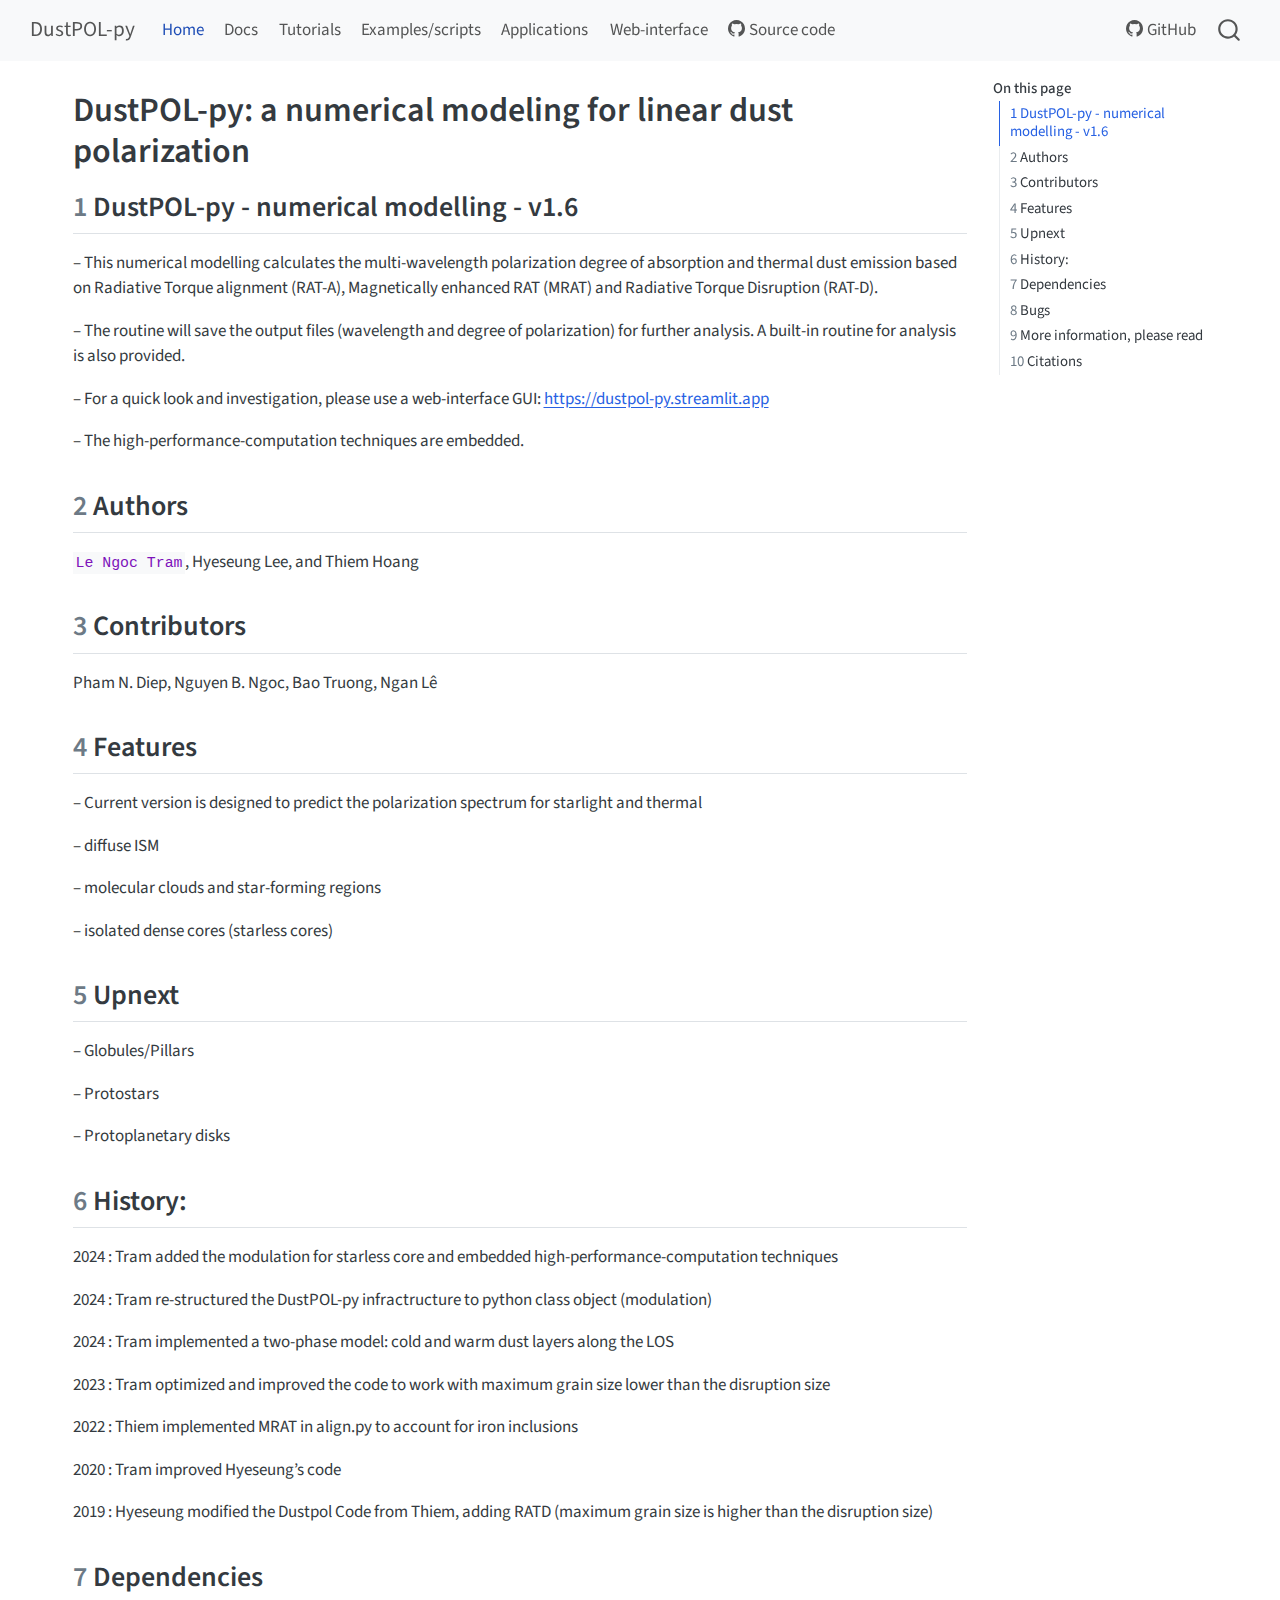
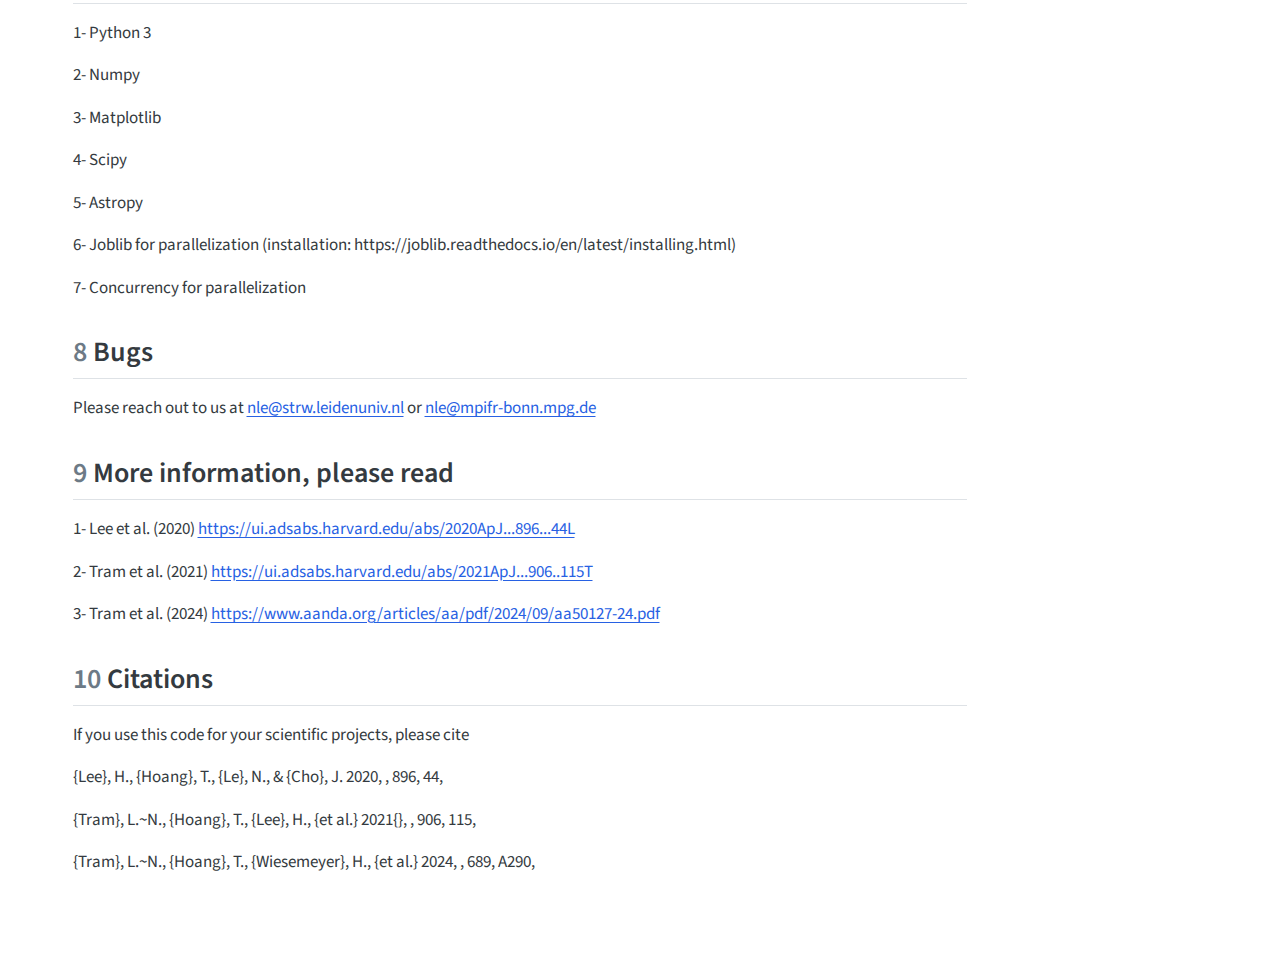
==== commit ed362579: "Update index.html" ====
--- a/docs/index.html
+++ b/docs/index.html
@@ -79,7 +79,7 @@
       <div class="navbar-container container-fluid">
       <div class="navbar-brand-container mx-auto">
     <a class="navbar-brand" href="./index.html">
-    <span class="navbar-title">DustPOL-website</span>
+    <span class="navbar-title">DustPOL-py</span>
     </a>
   </div>
             <div id="quarto-search" class="" title="Search"></div>
